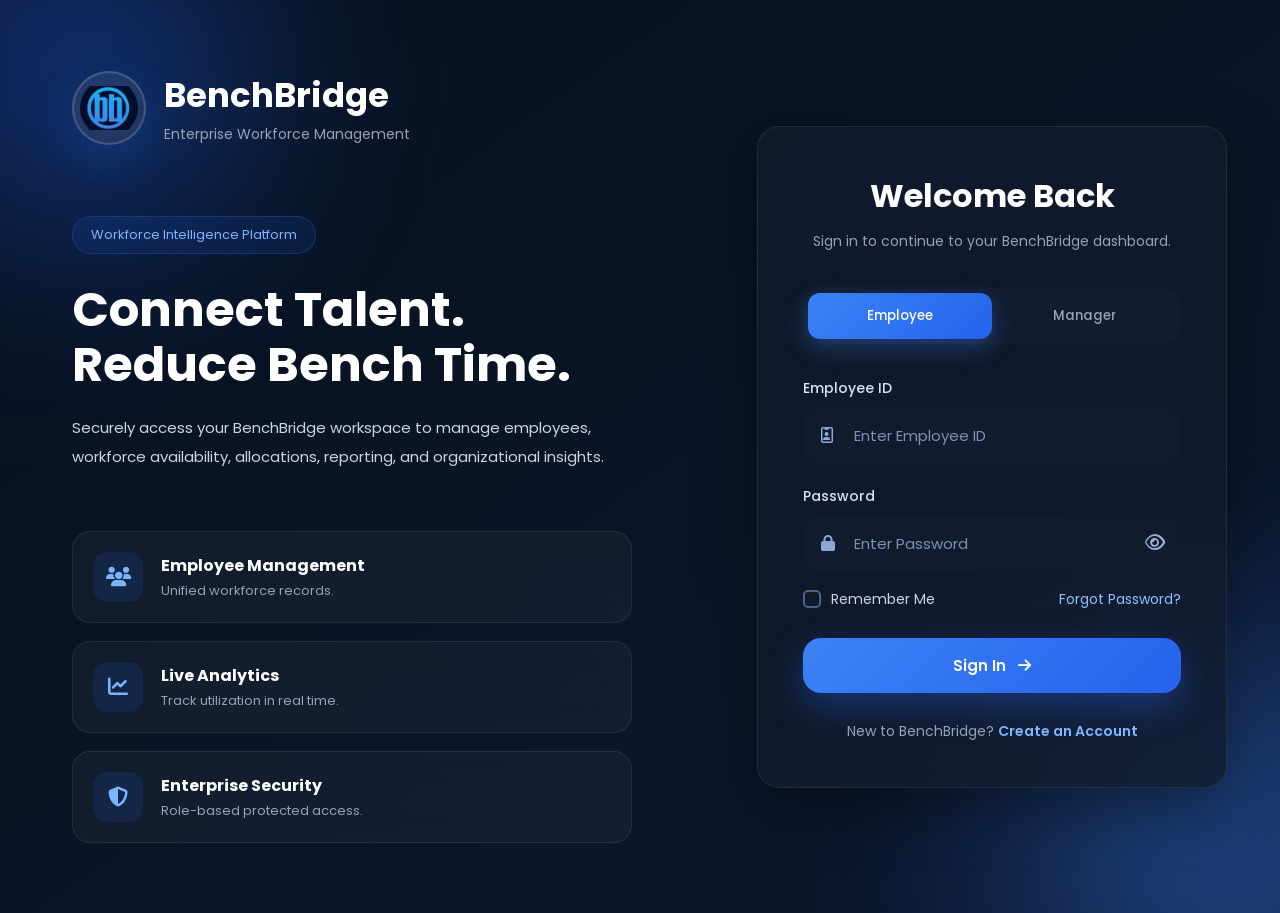
==== employee-dashboard.html @ 17ff1e45 "Update manager title to Team Manager and save changes" ====
<!DOCTYPE html>
<html lang="en">
<head>
    <meta charset="UTF-8" />
    <meta name="viewport" content="width=device-width, initial-scale=1.0" />
    <title>BenchBridge | Employee Dashboard</title>

    <!-- Google Font -->
    <link rel="preconnect" href="https://fonts.googleapis.com" />
    <link rel="preconnect" href="https://fonts.gstatic.com" crossorigin />
    <link href="https://fonts.googleapis.com/css2?family=Poppins:wght@300;400;500;600;700;800&display=swap" rel="stylesheet" />

    <!-- Font Awesome -->
    <link rel="stylesheet" href="https://cdnjs.cloudflare.com/ajax/libs/font-awesome/6.7.2/css/all.min.css" />

    <!-- Dashboard Styles -->
    <link rel="stylesheet" href="css/employee-dashboard.css" />
</head>

<body>

    <!-- ================= SIDEBAR ================= -->
    <aside class="sidebar" id="sidebar">

        <div class="sidebar-logo">

            <div class="logo-icon">
                <img src="images/logo.png" alt="BenchBridge logo" />
            </div>

            <div class="logo-text">
                <h2>BenchBridge</h2>
                <span>Employee Dashboard</span>
            </div>

        </div>

        <nav class="sidebar-nav" aria-label="Dashboard Navigation">

            <p class="nav-label">Menu</p>

            <button class="nav-item active" data-section="profile">
                <i class="fa-solid fa-user"></i>
                <span>My Profile</span>
            </button>

            <button class="nav-item" data-section="assessments">
                <i class="fa-solid fa-clipboard-check"></i>
                <span>Assessments</span>
            </button>

            <button class="nav-item" data-section="analysis">
                <i class="fa-solid fa-chart-line"></i>
                <span>Assessment Analysis</span>
            </button>

            <button class="nav-item" data-section="projects">
                <i class="fa-solid fa-rocket"></i>
                <span>Recommended Projects</span>
            </button>

            <button class="nav-item" data-section="myproject" id="myProjectNavBtn" style="display:none;">
                <i class="fa-solid fa-circle-check" style="color:#22c55e;"></i>
                <span>My Project</span>
            </button>

        </nav>

        <div class="sidebar-footer">
            <a href="login.html" class="logout-btn">
                <i class="fa-solid fa-right-from-bracket"></i>
                <span>Sign Out</span>
            </a>
        </div>

    </aside>

    <!-- Mobile overlay -->
    <div class="sidebar-overlay" id="sidebarOverlay"></div>

    <!-- ================= MAIN ================= -->
    <div class="main">

        <!-- Topbar -->
        <header class="topbar">

            <button class="menu-toggle" id="menuToggle" aria-label="Toggle sidebar">
                <i class="fa-solid fa-bars"></i>
            </button>

            <div class="topbar-title">
                <h1 id="pageTitle">My Profile</h1>
                <p id="pageSubtitle">Welcome back, let's see how you're doing.</p>
            </div>

            <div class="topbar-actions">

                <div class="user-chip">
                    <div class="user-avatar" id="topAvatar">—</div>
                    <div class="user-info">
                        <strong id="topName">Loading…</strong>
                        <span id="topEmpId">Fetching profile…</span>
                    </div>
                </div>

            </div>

        </header>

        <!-- Dynamic content -->
        <main class="content">

            <!-- ========== MY PROFILE ========== -->
            <section class="dashboard-section active" id="section-profile">
                <div class="section-grid" id="profileContainer">
                    <div class="placeholder-text">Loading profile…</div>
                </div>
            </section>

            <!-- ========== ASSESSMENTS ========== -->
            <section class="dashboard-section" id="section-assessments">
                <div class="section-header">
                    <div>
                        <h2>Assessments</h2>
                        <p>Your recent technical assessment results.</p>
                    </div>
                    <button class="ghost-btn" type="button" id="newAssessmentBtn">
                        <i class="fa-solid fa-plus"></i> New Assessment
                    </button>
                </div>
                <div id="assessmentsContainer">
                    <div class="placeholder-text">Loading assessments…</div>
                </div>
            </section>

            <!-- ========== ASSESSMENT ANALYSIS ========== -->
            <section class="dashboard-section" id="section-analysis">
                <div class="section-header">
                    <div>
                        <h2>Assessment Analysis</h2>
                        <p>Insights derived from your assessment results.</p>
                    </div>
                </div>
                <div id="analysisContainer">
                    <div class="placeholder-text">Analyzing results…</div>
                </div>
            </section>

            <!-- ========== RECOMMENDED PROJECTS ========== -->
            <section class="dashboard-section" id="section-projects">
                <div class="section-header">
                    <div>
                        <h2>Recommended Projects</h2>
                        <p>AI-matched projects based on your skills and scores.</p>
                    </div>
                </div>
                <div id="projectsContainer">
                    <div class="placeholder-text">Matching projects…</div>
                </div>
            </section>

            <!-- ========== MY PROJECT (Approval Banner) ========== -->
            <section class="dashboard-section" id="section-myproject">
                <div id="myProjectContainer">
                    <div class="placeholder-text">Loading project status…</div>
                </div>
            </section>

        </main>

    <!-- ================= MODAL: TAKE ASSESSMENT ================= -->
    <div class="modal-overlay" id="assessmentModal">
        <div class="glass-modal">
            <div class="modal-header">
                <h3><i class="fa-solid fa-clipboard-check text-blue"></i> Start Technical Assessment</h3>
                <button class="close-modal-btn" id="closeAssessmentModal"><i class="fa-solid fa-xmark"></i></button>
            </div>
            <form id="assessmentForm" class="modal-form">
                <div class="form-group">
                    <label for="assessTechnology">Select Technology Track</label>
                    <select id="assessTechnology" class="glass-select" style="width: 100%; padding: 10px; border-radius: 10px;" required>
                        <option value="Java">Java</option>
                        <option value="DSA">Data Structures & Algorithms (DSA)</option>
                        <option value="Python">Python</option>
                    </select>
                </div>
                <div class="modal-footer">
                    <button type="button" class="ghost-btn" id="cancelAssessmentBtn">Cancel</button>
                    <button type="submit" class="submit-btn">Start Test</button>
                </div>
            </form>
        </div>
    </div>

    <!-- ================= MODAL: ADD SKILL MANUALLY ================= -->
    <div class="modal-overlay" id="skillModal">
        <div class="glass-modal">
            <div class="modal-header">
                <h3><i class="fa-solid fa-code text-blue"></i> Add Skill</h3>
                <button class="close-modal-btn" id="closeSkillModal"><i class="fa-solid fa-xmark"></i></button>
            </div>
            <form id="skillForm" class="modal-form">
                <div class="form-group">
                    <label for="skillSelect">Select Skill</label>
                    <select id="skillSelect" class="glass-select" style="width: 100%; padding: 10px; border-radius: 10px;" required>
                        <option value="Java">Java</option>
                        <option value="DSA">DSA (Data Structures & Algorithms)</option>
                        <option value="Python">Python</option>
                    </select>
                </div>
                <div class="form-group">
                    <label for="skillLevelSelect">Proficiency Level</label>
                    <select id="skillLevelSelect" class="glass-select" style="width: 100%; padding: 10px; border-radius: 10px;" required>
                        <option value="Beginner">Beginner</option>
                        <option value="Intermediate" selected>Intermediate</option>
                        <option value="Expert">Expert</option>
                    </select>
                </div>
                <div class="modal-footer">
                    <button type="button" class="ghost-btn" id="cancelSkillBtn">Cancel</button>
                    <button type="submit" class="submit-btn">Add Skill</button>
                </div>
            </form>
        </div>
    </div>

    <script src="js/employee-dashboard.js"></script>
</body>
</html>
---- css/employee-dashboard.css ----
/* ==========================================================
   BenchBridge Employee Dashboard
   Premium Enterprise UI — matches login.css design system
========================================================== */

*,
*::before,
*::after {
    margin: 0;
    padding: 0;
    box-sizing: border-box;
}

:root {

    /* Colors — same tokens as login.css */
    --primary: #3b82f6;
    --primary-dark: #2563eb;
    --primary-light: #60a5fa;

    --bg: #08111f;
    --bg-secondary: #0f172a;
    --card: rgba(18, 27, 45, 0.78);

    --text: #ffffff;
    --text-light: #cbd5e1;
    --muted: #94a3b8;

    --border: rgba(255, 255, 255, 0.08);
    --glass: rgba(255, 255, 255, 0.05);

    --success: #22c55e;
    --warning: #f59e0b;
    --danger: #ef4444;

    --radius: 20px;
    --shadow: 0 20px 60px rgba(0, 0, 0, 0.35);
    --transition: 0.30s ease;

    --sidebar-width: 268px;

}

html {
    scroll-behavior: smooth;
}

body {

    font-family: "Poppins", sans-serif;

    background:
        radial-gradient(circle at top left, #1e40af22, transparent 30%),
        radial-gradient(circle at bottom right, #3b82f622, transparent 30%),
        linear-gradient(145deg, #06101d, #091526, #0c1730);

    color: var(--text);

    min-height: 100vh;
    overflow-x: hidden;

    display: flex;

}

/* ======================================
   Scrollbar
====================================== */

::-webkit-scrollbar {
    width: 10px;
    height: 10px;
}

::-webkit-scrollbar-track {
    background: #09111f;
}

::-webkit-scrollbar-thumb {
    background: linear-gradient(var(--primary), #4f9cff);
    border-radius: 20px;
}

::-webkit-scrollbar-thumb:hover {
    background: var(--primary-light);
}

/* ======================================
   Floating Background Glows
====================================== */

body::before,
body::after {

    content: "";
    position: fixed;
    border-radius: 50%;
    filter: blur(90px);
    z-index: -1;
    pointer-events: none;

}

body::before {

    width: 320px;
    height: 320px;
    background: #2563eb55;

    top: -80px;
    left: -70px;

}

body::after {

    width: 380px;
    height: 380px;
    background: #3b82f644;

    bottom: -120px;
    right: -120px;

}

/* ======================================
   Sidebar
====================================== */

.sidebar {

    width: var(--sidebar-width);

    flex-shrink: 0;

    position: fixed;
    top: 0;
    left: 0;
    bottom: 0;

    display: flex;
    flex-direction: column;

    background: rgba(8, 18, 36, 0.88);
    backdrop-filter: blur(24px);
    -webkit-backdrop-filter: blur(24px);

    border-right: 1px solid var(--border);

    padding: 26px 18px;

    transition: transform var(--transition);

    z-index: 100;

}

.sidebar-logo {

    display: flex;
    align-items: center;
    gap: 14px;

    padding: 0 8px 24px;
    margin-bottom: 10px;

    border-bottom: 1px solid var(--border);

}

.logo-icon {

    width: 52px;
    height: 52px;

    flex-shrink: 0;

    border-radius: 50%;

    background: rgba(255, 255, 255, 0.08);

    display: flex;
    justify-content: center;
    align-items: center;

    padding: 5px;

    border: 2px solid rgba(255, 255, 255, 0.16);

    box-shadow: 0 15px 40px rgba(37, 99, 235, 0.25);

}

.logo-icon img {
    width: 100%;
    height: 100%;
    object-fit: contain;
    border-radius: 50%;
}

.logo-text h2 {

    font-size: 21px;
    font-weight: 700;

    line-height: 1.1;

}

.logo-text span {

    color: var(--muted);
    font-size: 12px;

}

/* ---- Nav ---- */

.sidebar-nav {

    flex: 1;
    margin-top: 14px;

    display: flex;
    flex-direction: column;
    gap: 6px;

    overflow-y: auto;

}

.nav-label {

    color: #5d7298;
    font-size: 11px;
    font-weight: 600;
    letter-spacing: 1.5px;
    text-transform: uppercase;

    padding: 0 14px;
    margin-bottom: 6px;

}

.nav-item {

    display: flex;
    align-items: center;
    gap: 14px;

    width: 100%;

    background: none;
    border: 1px solid transparent;
    border-radius: 14px;

    color: var(--text-light);
    font-family: inherit;
    font-size: 14.5px;
    font-weight: 500;

    padding: 13px 16px;

    cursor: pointer;

    transition: var(--transition);

    text-align: left;

}

.nav-item i {

    width: 22px;
    text-align: center;

    font-size: 16px;

    color: #7d94bd;

    transition: var(--transition);

}

.nav-item:hover {

    background: rgba(255, 255, 255, 0.05);
    color: #fff;

}

.nav-item:hover i {
    color: var(--primary-light);
}

.nav-item.active {

    background: linear-gradient(135deg, #3b82f6, #2563eb);
    color: white;

    box-shadow: 0 10px 26px rgba(37, 99, 235, 0.4);

}

.nav-item.active i {
    color: white;
}

/* ---- Sidebar footer ---- */

.sidebar-footer {

    border-top: 1px solid var(--border);

    padding-top: 16px;

}

.logout-btn {

    display: flex;
    align-items: center;
    gap: 14px;

    padding: 13px 16px;

    border-radius: 14px;

    color: var(--muted);
    text-decoration: none;

    font-size: 14.5px;
    font-weight: 500;

    transition: var(--transition);

}

.logout-btn i {
    font-size: 16px;
    width: 22px;
    text-align: center;
}

.logout-btn:hover {

    background: rgba(239, 68, 68, 0.12);
    color: #fca5a5;

}

/* Mobile overlay */

.sidebar-overlay {

    position: fixed;
    inset: 0;

    background: rgba(3, 8, 18, 0.6);
    backdrop-filter: blur(2px);

    opacity: 0;
    visibility: hidden;

    transition: var(--transition);

    z-index: 90;

}

/* ======================================
   Main Area
====================================== */

.main {

    flex: 1;

    margin-left: var(--sidebar-width);

    min-height: 100vh;

    display: flex;
    flex-direction: column;

}

/* ---- Topbar ---- */

.topbar {

    position: sticky;
    top: 0;

    z-index: 50;

    display: flex;
    align-items: center;
    gap: 18px;

    padding: 18px 30px;

    background: rgba(9, 17, 33, 0.82);
    backdrop-filter: blur(18px);
    -webkit-backdrop-filter: blur(18px);

    border-bottom: 1px solid var(--border);

}

.menu-toggle {

    display: none;

    background: rgba(255, 255, 255, 0.06);
    border: 1px solid var(--border);
    border-radius: 12px;

    color: var(--text-light);

    width: 44px;
    height: 44px;

    cursor: pointer;

    font-size: 18px;

    transition: var(--transition);

}

.menu-toggle:hover {

    color: white;
    background: rgba(255, 255, 255, 0.1);

}

.topbar-title h1 {

    font-size: 22px;
    font-weight: 700;

}

.topbar-title p {

    color: var(--muted);
    font-size: 13px;
    margin-top: 2px;

}

.topbar-actions {

    margin-left: auto;

    display: flex;
    align-items: center;
    gap: 18px;

}

/* Search */

.search-box {

    position: relative;

    display: flex;
    align-items: center;

}

.search-box i {

    position: absolute;
    left: 15px;

    color: #7d94bd;

    font-size: 14px;

}

.search-box input {

    width: 240px;

    background: rgba(255, 255, 255, 0.05);
    border: 1px solid var(--border);
    border-radius: 14px;

    color: white;

    font-family: inherit;
    font-size: 14px;

    padding: 11px 16px 11px 40px;

    transition: var(--transition);

}

.search-box input::placeholder {
    color: #6484ac;
}

.search-box input:focus {

    outline: none;
    border-color: var(--primary);

    box-shadow: 0 0 0 4px rgba(59, 130, 246, 0.18);

}

/* User chip */

.user-chip {

    display: flex;
    align-items: center;
    gap: 12px;

    background: var(--glass);
    border: 1px solid var(--border);
    border-radius: 16px;

    padding: 7px 16px 7px 7px;

}

.user-avatar {

    width: 42px;
    height: 42px;

    border-radius: 12px;

    background: linear-gradient(135deg, #3b82f6, #2563eb);

    display: flex;
    align-items: center;
    justify-content: center;

    font-weight: 700;
    font-size: 16px;

    color: white;

    box-shadow: 0 8px 20px rgba(37, 99, 235, 0.4);

}

.user-info {

    display: flex;
    flex-direction: column;
    line-height: 1.35;

}

.user-info strong {

    font-size: 13.5px;
    font-weight: 600;

}

.user-info span {

    color: var(--muted);
    font-size: 12px;

}

/* ---- Content ---- */

.content {

    flex: 1;

    padding: 30px;

}

.dashboard-section {

    display: none;

    animation: sectionFade 0.4s ease;

}

.dashboard-section.active {

    display: block;

}

.section-header {

    display: flex;
    align-items: center;
    justify-content: space-between;

    gap: 16px;

    margin-bottom: 24px;

}

.section-header h2 {

    font-size: 21px;
    font-weight: 700;

}

.section-header p {

    color: var(--muted);
    font-size: 13.5px;
    margin-top: 3px;

}

.ghost-btn {

    display: inline-flex;
    align-items: center;
    gap: 10px;

    background: var(--glass);
    border: 1px solid var(--border);
    border-radius: 14px;

    color: var(--text-light);
    font-family: inherit;
    font-size: 14px;
    font-weight: 500;

    padding: 11px 18px;

    cursor: pointer;

    transition: var(--transition);

    white-space: nowrap;

}

.ghost-btn:hover {

    background: linear-gradient(135deg, #3b82f6, #2563eb);
    border-color: transparent;
    color: white;

    box-shadow: 0 10px 24px rgba(37, 99, 235, 0.4);

    transform: translateY(-2px);

}

/* ======================================
   Cards
====================================== */

.grid {

    display: grid;
    gap: 20px;

}

.grid-2 {
    grid-template-columns: repeat(2, 1fr);
}

.grid-3 {
    grid-template-columns: repeat(3, 1fr);
}

.grid-4 {
    grid-template-columns: repeat(4, 1fr);
}

.card {

    background: var(--card);
    border: 1px solid var(--border);
    border-radius: var(--radius);

    backdrop-filter: blur(28px);
    -webkit-backdrop-filter: blur(28px);

    box-shadow: var(--shadow);

    padding: 22px;

    transition: var(--transition);

}

.card.hoverable:hover {

    transform: translateY(-5px);

    border-color: rgba(59, 130, 246, 0.35);

    box-shadow: 0 26px 60px rgba(0, 0, 0, 0.45);

}

.card-header {

    display: flex;
    align-items: center;
    gap: 14px;

    margin-bottom: 18px;

}

.card-header .card-icon {

    width: 46px;
    height: 46px;

    flex-shrink: 0;

    border-radius: 14px;

    background: #2563eb22;

    color: #7ab5ff;

    display: flex;
    align-items: center;
    justify-content: center;

    font-size: 19px;

}

.card-header h3 {

    font-size: 15.5px;
    font-weight: 600;

}

.card-header p {

    color: var(--muted);
    font-size: 12.5px;
    margin-top: 2px;

}

/* ---- Stat cards ---- */

.stat-value {

    font-size: 30px;
    font-weight: 700;

    line-height: 1.1;

}

.stat-value small {

    font-size: 15px;

    color: var(--muted);

    font-weight: 500;

}

.stat-delta {

    display: inline-flex;
    align-items: center;
    gap: 6px;

    margin-top: 8px;

    font-size: 12.5px;
    font-weight: 600;

    padding: 4px 10px;

    border-radius: 999px;

}

.stat-delta.up {

    color: #86efac;
    background: rgba(34, 197, 94, 0.12);

}

.stat-delta.warn {

    color: #fcd34d;
    background: rgba(245, 158, 11, 0.12);

}

/* ---- Profile rows ---- */

.profile-list {

    display: flex;
    flex-direction: column;

}

.profile-row {

    display: flex;
    justify-content: space-between;
    align-items: center;

    gap: 14px;

    padding: 13px 0;

    border-bottom: 1px solid var(--border);

}

.profile-row:last-child {

    border-bottom: none;

}

.profile-row .label {

    color: var(--muted);
    font-size: 13.5px;

    display: flex;
    align-items: center;
    gap: 10px;

}

.profile-row .label i {

    width: 18px;
    text-align: center;

    color: #7ab5ff;

    font-size: 14px;

}

.profile-row .value {

    font-size: 14px;
    font-weight: 600;

    text-align: right;

}

/* ---- Skill tags ---- */

.skill-tag {

    display: inline-flex;
    align-items: center;
    gap: 7px;

    background: #2563eb22;
    border: 1px solid #2563eb50;

    color: #8fc0ff;

    font-size: 12.5px;
    font-weight: 500;

    padding: 6px 14px;

    border-radius: 999px;

}

.skill-tag .level-dot {

    width: 8px;
    height: 8px;

    border-radius: 50%;

}

.skill-tag .level-dot.beginner { background: #f59e0b; }
.skill-tag .level-dot.intermediate { background: #3b82f6; }
.skill-tag .level-dot.expert { background: #22c55e; }

/* ---- Profiles in overview cards ---- */

.overview-scroll {

    display: flex;
    flex-direction: column;
    gap: 14px;

}

.overview-row {

    display: flex;
    align-items: center;
    gap: 12px;

}

.overview-row .avatar-mini {

    width: 40px;
    height: 40px;

    flex-shrink: 0;

    border-radius: 12px;

    background: linear-gradient(135deg, #3b82f6, #2563eb);

    display: flex;
    align-items: center;
    justify-content: center;

    color: white;
    font-weight: 600;
    font-size: 14px;

}

.overview-row .meta {

    min-width: 0;

}

.overview-row .meta strong {

    display: block;

    font-size: 13.5px;

    white-space: nowrap;
    overflow: hidden;
    text-overflow: ellipsis;

}

.overview-row .meta span {

    display: block;

    color: var(--muted);
    font-size: 12px;

    white-space: nowrap;
    overflow: hidden;
    text-overflow: ellipsis;

}

/* ======================================
   Progress bars
====================================== */

.progress-track {

    height: 9px;

    background: rgba(255, 255, 255, 0.08);

    border-radius: 999px;

    overflow: hidden;

    margin-top: 10px;

}

.progress-fill {

    height: 100%;

    border-radius: 999px;

    background: linear-gradient(90deg, #3b82f6, #2563eb);

    transition: width 1s ease;

}

/* ======================================
   Assessment table
====================================== */

.table-card {

    padding: 10px;

    overflow-x: auto;

}

.data-table {

    width: 100%;

    border-collapse: collapse;

    min-width: 620px;

}

.data-table thead th {

    text-align: left;

    color: var(--muted);
    font-size: 12px;
    font-weight: 600;
    letter-spacing: 0.8px;
    text-transform: uppercase;

    padding: 14px 16px;

    border-bottom: 1px solid var(--border);

    white-space: nowrap;

}

.data-table tbody td {

    padding: 14px 16px;

    font-size: 14px;

    border-bottom: 1px solid rgba(255, 255, 255, 0.04);

    white-space: nowrap;

}

.data-table tbody tr {

    transition: background 0.2s;

}

.data-table tbody tr:hover {

    background: rgba(255, 255, 255, 0.04);

}

.data-table tbody tr:last-child td {

    border-bottom: none;

}

.score-badge {

    display: inline-flex;
    align-items: center;
    gap: 6px;

    font-weight: 700;

    padding: 5px 12px;

    border-radius: 999px;

    font-size: 13px;

}

.score-badge.high {

    color: #86efac;
    background: rgba(34, 197, 94, 0.12);

}

.score-badge.mid {

    color: #fcd34d;
    background: rgba(245, 158, 11, 0.12);

}

.score-badge.low {

    color: #fca5a5;
    background: rgba(239, 68, 68, 0.12);

}

.status-tag {

    display: inline-flex;
    align-items: center;

    font-size: 12.5px;
    font-weight: 600;

    padding: 5px 12px;

    border-radius: 999px;

}

.status-tag.passed {

    color: #86efac;
    background: rgba(34, 197, 94, 0.12);

}

.status-tag.pending {

    color: #fcd34d;
    background: rgba(245, 158, 11, 0.12);

}

.status-tag.failed {

    color: #fca5a5;
    background: rgba(239, 68, 68, 0.12);

}

.status-tag.assigned {

    color: #93c5fd;
    background: rgba(59, 130, 246, 0.12);

}

/* ======================================
   Analysis — bars + donut
====================================== */

.bars-list {

    display: flex;
    flex-direction: column;
    gap: 16px;

}

.bar-row {}

.bar-row .bar-label {

    display: flex;
    justify-content: space-between;

    font-size: 13.5px;

    margin-bottom: 7px;

}

.bar-row .bar-label strong {

    font-weight: 600;

}

.bar-row .bar-label span {

    color: var(--muted);

    font-variant-numeric: tabular-nums;

}

.bar-track {

    height: 10px;

    background: rgba(255, 255, 255, 0.08);

    border-radius: 999px;

    overflow: hidden;

}

.bar-fill {

    height: 100%;

    border-radius: 999px;

    transition: width 1s ease;

}

.donut-layout {

    display: flex;
    align-items: center;

    gap: 26px;

}

.donut {

    position: relative;

    width: 160px;
    height: 160px;

    flex-shrink: 0;

    border-radius: 50%;

    background: conic-gradient(#3b82f6 var(--donut-value, 0%), rgba(255, 255, 255, 0.08) 0);

    display: flex;
    align-items: center;
    justify-content: center;

    box-shadow: 0 12px 34px rgba(37, 99, 235, 0.3);

}

.donut-inner {

    width: 112px;
    height: 112px;

    border-radius: 50%;

    background: #0e1a2e;

    display: flex;
    flex-direction: column;
    align-items: center;
    justify-content: center;

}

.donut-inner .value {

    font-size: 26px;
    font-weight: 700;

}

.donut-inner .label {

    color: var(--muted);
    font-size: 12px;

}

.donut-legend {

    display: flex;
    flex-direction: column;
    gap: 12px;

}

.donut-legend .legend-item {

    display: flex;
    align-items: center;
    gap: 10px;

    font-size: 13.5px;

}

.donut-legend .legend-item .dot {

    width: 11px;
    height: 11px;

    border-radius: 4px;

}

.donut-legend .legend-item span:last-child {

    margin-left: auto;

    color: var(--muted);

    font-variant-numeric: tabular-nums;

}

.low-skill {
    color: #fca5a5;
}

.mid-skill {
    color: #fcd34d;
}

.high-skill {
    color: #86efac;
}

/* ---- Recommendation list ---- */

.recommendation-item {

    display: flex;
    gap: 14px;

    padding: 16px 0;

    border-bottom: 1px solid rgba(255, 255, 255, 0.06);

}

.recommendation-item:last-child {

    border-bottom: none;

}

.recommendation-item .rec-icon {

    width: 44px;
    height: 44px;

    flex-shrink: 0;

    border-radius: 13px;

    display: flex;
    align-items: center;
    justify-content: center;

    font-size: 18px;

}

.rec-icon.gap {

    background: rgba(245, 158, 11, 0.14);
    color: #fcd34d;

}

.rec-icon.strong {

    background: rgba(34, 197, 94, 0.14);
    color: #86efac;

}

.rec-icon.path {

    background: rgba(59, 130, 246, 0.14);
    color: #93c5fd;

}

.recommendation-item .rec-content strong {

    display: block;

    font-size: 14px;

    margin-bottom: 3px;

}

.recommendation-item .rec-content p {

    color: var(--muted);
    font-size: 12.5px;

    line-height: 1.6;

}

/* ======================================
   Project cards
====================================== */

.project-card {

    display: flex;
    flex-direction: column;

}

.project-card .project-top {

    display: flex;
    align-items: flex-start;
    justify-content: space-between;

    gap: 10px;

    margin-bottom: 14px;

}

.project-card .project-icon {

    width: 52px;
    height: 52px;

    flex-shrink: 0;

    border-radius: 15px;

    background: linear-gradient(135deg, #3b82f6, #2563eb);

    display: flex;
    align-items: center;
    justify-content: center;

    font-size: 21px;

    color: white;

    box-shadow: 0 10px 26px rgba(37, 99, 235, 0.4);

}

.project-card h3 {

    font-size: 16.5px;
    font-weight: 600;

    margin-bottom: 3px;

}

.project-card .project-domain {

    color: var(--muted);
    font-size: 12.5px;

}

.match-pill {

    display: inline-flex;
    align-items: center;
    gap: 6px;

    font-size: 12.5px;
    font-weight: 700;

    padding: 6px 12px;

    border-radius: 999px;

    color: #86efac;

    background: rgba(34, 197, 94, 0.12);

    border: 1px solid rgba(34, 197, 94, 0.25);

    white-space: nowrap;

}

.project-desc {

    color: var(--text-light);
    font-size: 13px;

    line-height: 1.7;

    margin-bottom: 16px;

}

.project-meta {

    display: flex;
    flex-wrap: wrap;
    gap: 14px;

    margin-top: auto;

    padding-top: 4px;

}

.project-meta span {

    display: inline-flex;
    align-items: center;
    gap: 7px;

    color: var(--muted);
    font-size: 12.5px;

}

.project-meta span i {

    color: #7ab5ff;

    font-size: 13px;

}

.project-card .card-footer {

    margin-top: 18px;

}

.apply-btn {

    width: 100%;

    border: none;
    border-radius: 14px;

    background: linear-gradient(135deg, #3b82f6, #2563eb);

    color: white;
    font-family: inherit;
    font-size: 14px;
    font-weight: 600;

    padding: 12px;

    cursor: pointer;

    transition: var(--transition);

    box-shadow: 0 10px 24px rgba(37, 99, 235, 0.3);

}

.apply-btn:hover {

    transform: translateY(-2px);

    box-shadow: 0 16px 32px rgba(37, 99, 235, 0.4);

}

.apply-btn:disabled {

    opacity: 0.55;

    cursor: not-allowed;

    transform: none;

}

.apply-btn.applied {

    background: rgba(34, 197, 94, 0.15);

    color: #86efac;

    box-shadow: none;

}

/* ======================================
   Placeholder + Toast
====================================== */

.placeholder-text {

    color: var(--muted);
    font-size: 14px;

    padding: 30px;

    text-align: center;

}

.toast {

    position: fixed;

    right: 30px;
    bottom: 30px;

    background: rgba(16, 28, 47, 0.95);
    border: 1px solid rgba(255, 255, 255, 0.12);
    border-radius: 14px;

    padding: 15px 22px;

    display: flex;
    align-items: center;
    gap: 12px;

    box-shadow: 0 20px 50px rgba(0, 0, 0, 0.5);

    transform: translateY(120px);
    opacity: 0;

    transition: var(--transition);

    z-index: 200;

}

.toast.show {

    transform: translateY(0);
    opacity: 1;

}

.toast i {

    color: var(--success);

    font-size: 18px;

}

.toast span {

    font-size: 14px;

    font-weight: 500;

}

/* ======================================
   Animations
====================================== */

@keyframes sectionFade {

    from {

        opacity: 0;
        transform: translateY(14px);

    }

    to {

        opacity: 1;
        transform: translateY(0);

    }

}

/* ======================================
   Focus visible
====================================== */

button:focus-visible,
input:focus-visible,
a:focus-visible {

    outline: 2px solid var(--primary);
    outline-offset: 3px;

}

/* ======================================
   Responsive
====================================== */

@media (max-width: 1200px) {

    .grid-4 {
        grid-template-columns: repeat(2, 1fr);
    }

    .grid-3 {
        grid-template-columns: repeat(2, 1fr);
    }

}

@media (max-width: 1024px) {

    .search-box input {

        width: 180px;

    }

}

@media (max-width: 900px) {

    .sidebar {

        transform: translateX(-100%);

    }

    .sidebar.open {

        transform: translateX(0);

        box-shadow: 30px 0 80px rgba(0, 0, 0, 0.6);

    }

    .sidebar-overlay.visible {

        opacity: 1;
        visibility: visible;

    }

    .main {

        margin-left: 0;

    }

    .menu-toggle {

        display: inline-flex;
        align-items: center;
        justify-content: center;

    }

    .grid-3 {
        grid-template-columns: 1fr;
    }

    .topbar-actions .search-box {

        display: none;

    }

}

@media (max-width: 700px) {

    .grid-2,
    .grid-4 {
        grid-template-columns: 1fr;
    }

    .topbar {

        padding: 14px 18px;

    }

    .content {

        padding: 20px 18px;

    }

    .topbar-title h1 {

        font-size: 18px;

    }

    .topbar-title p {

        font-size: 12px;

    }

    .user-info {

        display: none;

    }

    .user-chip {

        padding: 6px;

    }

    .user-avatar {

        width: 40px;
        height: 40px;

    }

    .section-header {

        flex-direction: column;

        align-items: flex-start;

    }

    .donut-layout {

        flex-direction: column;

        align-items: flex-start;

    }

}

@media (max-width: 480px) {

    .data-table {

        min-width: 540px;

    }

}

/* ======================================
   Modal Styles (Glassmorphic)
====================================== */

.modal-overlay {
    position: fixed;
    top: 0;
    left: 0;
    right: 0;
    bottom: 0;
    background: rgba(4, 9, 20, 0.75);
    backdrop-filter: blur(8px);
    -webkit-backdrop-filter: blur(8px);
    display: flex;
    align-items: center;
    justify-content: center;
    z-index: 9999;
    opacity: 0;
    pointer-events: none;
    transition: opacity 0.3s ease;
    padding: 20px;
}

.modal-overlay.active {
    opacity: 1;
    pointer-events: auto;
}

.glass-modal {
    width: 100%;
    max-width: 520px;
    background: rgba(18, 27, 45, 0.95);
    border: 1px solid rgba(255, 255, 255, 0.12);
    border-radius: 24px;
    padding: 30px;
    box-shadow: 0 25px 60px rgba(0, 0, 0, 0.5), 0 0 30px rgba(59, 130, 246, 0.15);
    transform: scale(0.95);
    transition: transform 0.3s ease;
    color: white;
}

.modal-overlay.active .glass-modal {
    transform: scale(1);
}

.modal-header {
    display: flex;
    align-items: center;
    justify-content: space-between;
    margin-bottom: 24px;
    padding-bottom: 16px;
    border-bottom: 1px solid rgba(255, 255, 255, 0.08);
}

.modal-header h3 {
    font-size: 20px;
    font-weight: 600;
    display: flex;
    align-items: center;
    gap: 10px;
    color: white;
}

.modal-header .text-blue {
    color: #3b82f6;
}

.close-modal-btn {
    background: rgba(255, 255, 255, 0.06);
    border: 1px solid rgba(255, 255, 255, 0.1);
    color: #94a3b8;
    width: 36px;
    height: 36px;
    border-radius: 50%;
    display: flex;
    align-items: center;
    justify-content: center;
    cursor: pointer;
    transition: all 0.2s ease;
    font-size: 16px;
}

.close-modal-btn:hover {
    background: rgba(255, 255, 255, 0.15);
    color: white;
}

.modal-form .form-group {
    margin-bottom: 20px;
    display: flex;
    flex-direction: column;
    gap: 8px;
}

.modal-form label {
    font-size: 14px;
    font-weight: 500;
    color: #cbd5e1;
}

.modal-form input,
.modal-form select {
    width: 100%;
    background: #0f172a !important;
    border: 1px solid rgba(255, 255, 255, 0.12) !important;
    color: white !important;
    padding: 14px 16px !important;
    border-radius: 12px !important;
    font-size: 14.5px !important;
    font-family: inherit !important;
    outline: none;
    transition: border-color 0.2s ease;
}

.modal-form input:focus,
.modal-form select:focus {
    border-color: #3b82f6 !important;
    box-shadow: 0 0 0 3px rgba(59, 130, 246, 0.2);
}

.modal-footer {
    display: flex;
    align-items: center;
    justify-content: flex-end;
    gap: 12px;
    margin-top: 28px;
    padding-top: 16px;
    border-top: 1px solid rgba(255, 255, 255, 0.08);
}

.ghost-btn {
    background: transparent;
    border: 1px solid rgba(255, 255, 255, 0.12);
    color: #cbd5e1;
    padding: 12px 22px;
    border-radius: 12px;
    font-weight: 500;
    font-size: 14px;
    cursor: pointer;
    transition: all 0.2s ease;
}

.ghost-btn:hover {
    background: rgba(255, 255, 255, 0.08);
    color: white;
}

.submit-btn {
    background: linear-gradient(135deg, #3b82f6, #2563eb);
    border: none;
    color: white;
    padding: 12px 24px;
    border-radius: 12px;
    font-weight: 600;
    font-size: 14px;
    cursor: pointer;
    box-shadow: 0 8px 20px rgba(37, 99, 235, 0.35);
    transition: all 0.2s ease;
}

.submit-btn:hover {
    transform: translateY(-2px);
    box-shadow: 0 12px 25px rgba(37, 99, 235, 0.45);
}
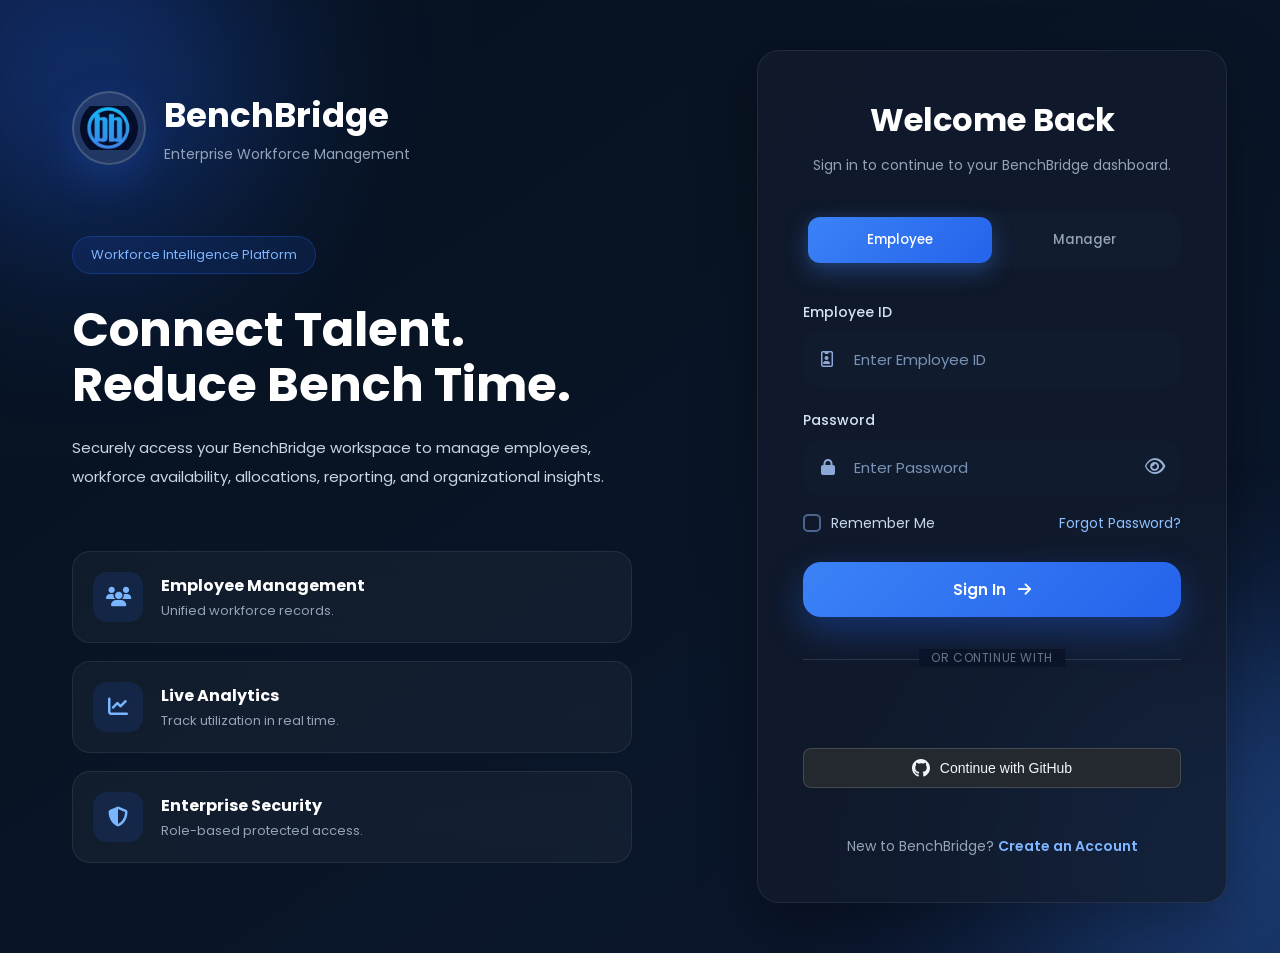
==== commit d82ec93c: "feat: add BenchBridge logo as browser tab favicon on all pages" ====
--- a/employee-dashboard.html
+++ b/employee-dashboard.html
@@ -2,6 +2,8 @@
 <html lang="en">
 <head>
     <meta charset="UTF-8" />
+    <link rel="icon" type="image/png" href="images/logo.png" />
+    <link rel="apple-touch-icon" href="images/logo.png" />
     <meta name="viewport" content="width=device-width, initial-scale=1.0" />
     <title>BenchBridge | Employee Dashboard</title>
 
@@ -57,6 +59,16 @@
             <button class="nav-item" data-section="projects">
                 <i class="fa-solid fa-rocket"></i>
                 <span>Recommended Projects</span>
+            </button>
+
+            <button class="nav-item" data-section="feed">
+                <i class="fa-solid fa-comments"></i>
+                <span>Check-in Feed</span>
+            </button>
+
+            <button class="nav-item" data-section="customization">
+                <i class="fa-solid fa-sliders"></i>
+                <span>Customization Module</span>
             </button>
 
             <button class="nav-item" data-section="myproject" id="myProjectNavBtn" style="display:none;">
@@ -151,11 +163,37 @@
                 <div class="section-header">
                     <div>
                         <h2>Recommended Projects</h2>
-                        <p>AI-matched projects based on your skills and scores.</p>
+                        <p>AI-matched projects based on graph networks & skill data.</p>
                     </div>
                 </div>
                 <div id="projectsContainer">
                     <div class="placeholder-text">Matching projects…</div>
+                </div>
+            </section>
+
+            <!-- ========== REAL-TIME STATUS & CHECK-IN FEED ========== -->
+            <section class="dashboard-section" id="section-feed">
+                <div class="section-header">
+                    <div>
+                        <h2>Real-Time Status & Check-in Feed</h2>
+                        <p>Proactive AI updates and skill verification recommendations.</p>
+                    </div>
+                </div>
+                <div id="feedContainer">
+                    <div class="placeholder-text">Loading check-in feed…</div>
+                </div>
+            </section>
+
+            <!-- ========== CUSTOMIZATION MODULE ========== -->
+            <section class="dashboard-section" id="section-customization">
+                <div class="section-header">
+                    <div>
+                        <h2>Customization Module</h2>
+                        <p>Configure dynamic target applications and custom skill validation paths.</p>
+                    </div>
+                </div>
+                <div id="customizationContainer">
+                    <div class="placeholder-text">Loading customization options…</div>
                 </div>
             </section>
 
@@ -224,6 +262,95 @@
         </div>
     </div>
 
+    <!-- ================= MODAL: GRAPH NETWORK VISUALIZATION ================= -->
+    <div class="modal-overlay" id="graphModal">
+        <div class="glass-modal" style="max-width: 720px; width: 90%;">
+            <div class="modal-header">
+                <h3><i class="fa-solid fa-diagram-project text-blue"></i> Enterprise Resource Graph Match</h3>
+                <button class="close-modal-btn" id="closeGraphModal"><i class="fa-solid fa-xmark"></i></button>
+            </div>
+            <div style="padding: 20px 0;">
+                <p style="color: #94a3b8; font-size: 0.9rem; margin-bottom: 20px;">
+                    Interactive network topology mapping <strong>Employee Skill Telemetry</strong> to <strong>AI Banking Portal</strong> requirements:
+                </p>
+
+                <!-- Graph Canvas / SVG Network -->
+                <div style="background: rgba(15, 23, 42, 0.7); border: 1px solid rgba(255, 255, 255, 0.1); border-radius: 16px; padding: 24px; text-align: center; position: relative; overflow: hidden;">
+                    <svg viewBox="0 0 600 320" style="width: 100%; height: 260px;">
+                        <!-- Connection Lines -->
+                        <line x1="120" y1="160" x2="300" y2="80" stroke="#3b82f6" stroke-width="2" stroke-dasharray="4 2" />
+                        <line x1="120" y1="160" x2="300" y2="160" stroke="#22c55e" stroke-width="3" />
+                        <line x1="120" y1="160" x2="300" y2="240" stroke="#8b5cf6" stroke-width="2" stroke-dasharray="4 2" />
+                        
+                        <line x1="300" y1="80" x2="480" y2="160" stroke="#06b6d4" stroke-width="2" />
+                        <line x1="300" y1="160" x2="480" y2="160" stroke="#22c55e" stroke-width="3" />
+                        <line x1="300" y1="240" x2="480" y2="160" stroke="#8b5cf6" stroke-width="2" />
+
+                        <!-- Pulsing Weight Badges -->
+                        <rect x="190" y="100" width="40" height="20" rx="10" fill="#1e293b" stroke="#3b82f6" stroke-width="1" />
+                        <text x="210" y="114" fill="#60a5fa" font-size="10" text-anchor="middle" font-weight="bold">94%</text>
+
+                        <rect x="190" y="150" width="40" height="20" rx="10" fill="#1e293b" stroke="#22c55e" stroke-width="1" />
+                        <text x="210" y="164" fill="#4ade80" font-size="10" text-anchor="middle" font-weight="bold">98%</text>
+
+                        <rect x="190" y="190" width="40" height="20" rx="10" fill="#1e293b" stroke="#8b5cf6" stroke-width="1" />
+                        <text x="210" y="204" fill="#c084fc" font-size="10" text-anchor="middle" font-weight="bold">92%</text>
+
+                        <!-- Employee Node (Left) -->
+                        <circle cx="120" cy="160" r="32" fill="url(#empGrad)" stroke="#3b82f6" stroke-width="3" />
+                        <text x="120" y="156" fill="#ffffff" font-size="12" font-weight="bold" text-anchor="middle">EMPLOYEE</text>
+                        <text x="120" y="172" fill="#94a3b8" font-size="10" text-anchor="middle">Profile Node</text>
+
+                        <!-- Skill Nodes (Middle) -->
+                        <circle cx="300" cy="80" r="24" fill="#0f172a" stroke="#3b82f6" stroke-width="2" />
+                        <text x="300" y="84" fill="#60a5fa" font-size="11" font-weight="bold" text-anchor="middle">Java</text>
+
+                        <circle cx="300" cy="160" r="26" fill="#0f172a" stroke="#22c55e" stroke-width="3" />
+                        <text x="300" y="164" fill="#4ade80" font-size="11" font-weight="bold" text-anchor="middle">Spring</text>
+
+                        <circle cx="300" cy="240" r="24" fill="#0f172a" stroke="#8b5cf6" stroke-width="2" />
+                        <text x="300" y="244" fill="#c084fc" font-size="11" font-weight="bold" text-anchor="middle">React</text>
+
+                        <!-- Project Target Node (Right) -->
+                        <circle cx="480" cy="160" r="34" fill="url(#prjGrad)" stroke="#22c55e" stroke-width="3" />
+                        <text x="480" y="156" fill="#ffffff" font-size="12" font-weight="bold" text-anchor="middle">AI BANKING</text>
+                        <text x="480" y="172" fill="#86efac" font-size="10" font-weight="bold" text-anchor="middle">96% MATCH</text>
+
+                        <!-- Gradients -->
+                        <defs>
+                            <linearGradient id="empGrad" x1="0%" y1="0%" x2="100%" y2="100%">
+                                <stop offset="0%" stop-color="#3b82f6" />
+                                <stop offset="100%" stop-color="#1d4ed8" />
+                            </linearGradient>
+                            <linearGradient id="prjGrad" x1="0%" y1="0%" x2="100%" y2="100%">
+                                <stop offset="0%" stop-color="#10b981" />
+                                <stop offset="100%" stop-color="#047857" />
+                            </linearGradient>
+                        </defs>
+                    </svg>
+
+                    <div style="display: flex; justify-content: space-around; margin-top: 16px; border-top: 1px solid rgba(255,255,255,0.08); padding-top: 14px;">
+                        <div>
+                            <span style="color: #64748b; font-size: 0.75rem; display: block; text-transform: uppercase;">Graph Vector</span>
+                            <strong style="color: #f8fafc; font-size: 0.9rem;">Cos Sim: 0.962</strong>
+                        </div>
+                        <div>
+                            <span style="color: #64748b; font-size: 0.75rem; display: block; text-transform: uppercase;">Node Depth</span>
+                            <strong style="color: #3b82f6; font-size: 0.9rem;">3 Hops (Direct)</strong>
+                        </div>
+                        <div>
+                            <span style="color: #64748b; font-size: 0.75rem; display: block; text-transform: uppercase;">Confidence</span>
+                            <strong style="color: #22c55e; font-size: 0.9rem;">High (Verified)</strong>
+                        </div>
+                    </div>
+                </div>
+            </div>
+            <div class="modal-footer">
+                <button type="button" class="submit-btn" id="closeGraphModalBtn" style="width: auto; padding: 10px 24px;">Close Graph</button>
+            </div>
+        </div>
+    </div>
+
     <script src="js/employee-dashboard.js"></script>
 </body>
 </html>
